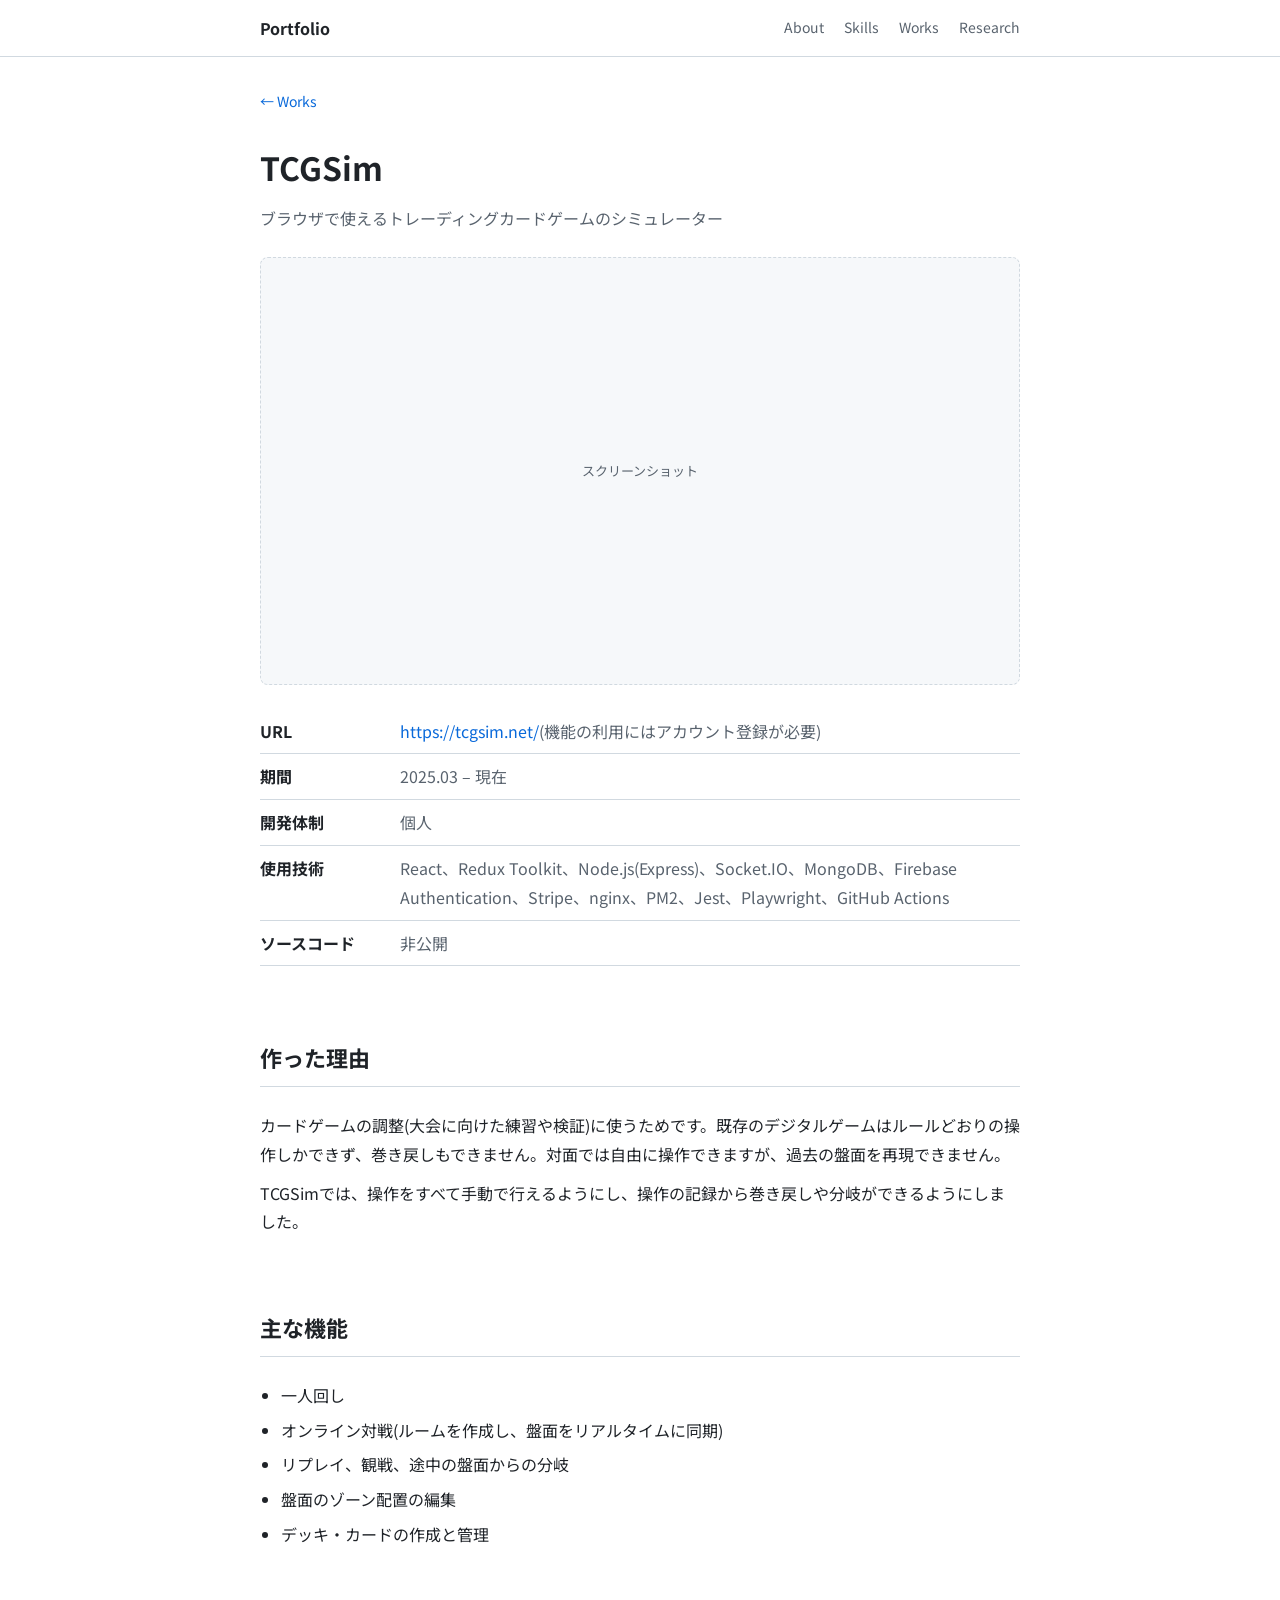
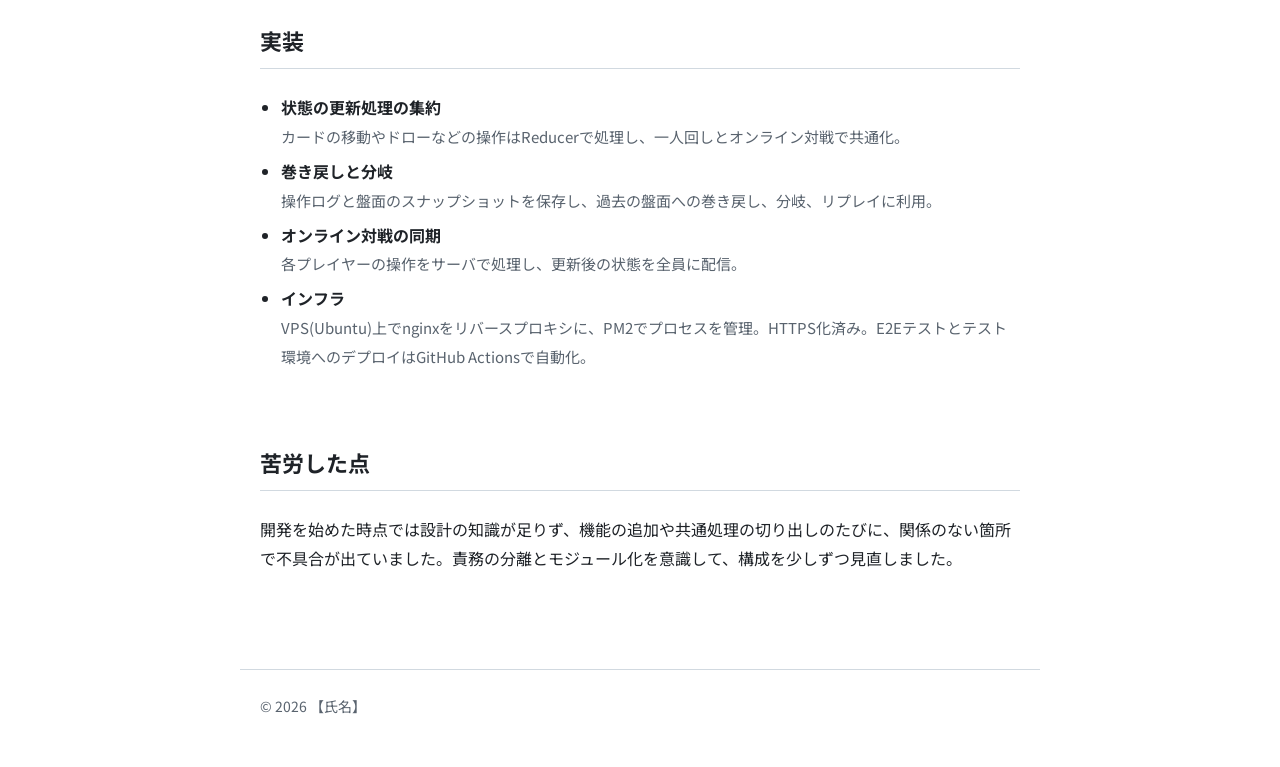
==== tcgsim.html @ 8993de68 "Add portfolio site Co-Authored-By: Claude Opus 5.5 <noreply@anthropic.com>" ====
<!doctype html>
<html lang="ja">
<head>
<meta charset="utf-8">
<meta name="viewport" content="width=device-width, initial-scale=1">
<title>TCGSim | Portfolio</title>
<link rel="preconnect" href="https://fonts.googleapis.com">
<link rel="preconnect" href="https://fonts.gstatic.com" crossorigin>
<link href="https://fonts.googleapis.com/css2?family=Noto+Sans+JP:wght@400;700&display=swap" rel="stylesheet">
<link rel="stylesheet" href="style.css">
</head>
<body>

<nav>
  <div class="inner">
    <a href="./">Portfolio</a>
    <ul>
      <li><a href="./#about">About</a></li>
      <li><a href="./#skills">Skills</a></li>
      <li><a href="./#works">Works</a></li>
      <li><a href="./#research">Research</a></li>
    </ul>
  </div>
</nav>

<main class="detail">

  <a class="back" href="./#works">← Works</a>
  <h1>TCGSim</h1>
  <p class="lead">ブラウザで使えるトレーディングカードゲームのシミュレーター</p>

  <div class="thumb shot">スクリーンショット</div>

  <table class="facts">
    <tr><th>URL</th><td><a href="https://tcgsim.net/" target="_blank" rel="noopener">https://tcgsim.net/</a>(機能の利用にはアカウント登録が必要)</td></tr>
    <tr><th>期間</th><td>2025.03 – 現在</td></tr>
    <tr><th>開発体制</th><td>個人</td></tr>
    <tr><th>使用技術</th><td>React、Redux Toolkit、Node.js(Express)、Socket.IO、MongoDB、Firebase Authentication、Stripe、nginx、PM2、Jest、Playwright、GitHub Actions</td></tr>
    <tr><th>ソースコード</th><td>非公開</td></tr>
  </table>

  <section>
    <h2>作った理由</h2>
    <p>カードゲームの調整(大会に向けた練習や検証)に使うためです。既存のデジタルゲームはルールどおりの操作しかできず、巻き戻しもできません。対面では自由に操作できますが、過去の盤面を再現できません。</p>
    <p>TCGSimでは、操作をすべて手動で行えるようにし、操作の記録から巻き戻しや分岐ができるようにしました。</p>
  </section>

  <section>
    <h2>主な機能</h2>
    <ul>
      <li>一人回し</li>
      <li>オンライン対戦(ルームを作成し、盤面をリアルタイムに同期)</li>
      <li>リプレイ、観戦、途中の盤面からの分岐</li>
      <li>盤面のゾーン配置の編集</li>
      <li>デッキ・カードの作成と管理</li>
    </ul>
  </section>

  <section>
    <h2>実装</h2>
    <ul>
      <li>
        <b>状態の更新処理の集約</b>
        <span>カードの移動やドローなどの操作はReducerで処理し、一人回しとオンライン対戦で共通化。</span>
      </li>
      <li>
        <b>巻き戻しと分岐</b>
        <span>操作ログと盤面のスナップショットを保存し、過去の盤面への巻き戻し、分岐、リプレイに利用。</span>
      </li>
      <li>
        <b>オンライン対戦の同期</b>
        <span>各プレイヤーの操作をサーバで処理し、更新後の状態を全員に配信。</span>
      </li>
      <li>
        <b>インフラ</b>
        <span>VPS(Ubuntu)上でnginxをリバースプロキシに、PM2でプロセスを管理。HTTPS化済み。E2Eテストとテスト環境へのデプロイはGitHub Actionsで自動化。</span>
      </li>
    </ul>
  </section>

  <section>
    <h2>苦労した点</h2>
    <p>開発を始めた時点では設計の知識が足りず、機能の追加や共通処理の切り出しのたびに、関係のない箇所で不具合が出ていました。責務の分離とモジュール化を意識して、構成を少しずつ見直しました。</p>
  </section>

</main>

<footer>© 2026 【氏名】</footer>

</body>
</html>
---- style.css ----
:root {
  --bg: #ffffff;
  --text: #1f2328;
  --muted: #59636e;
  --border: #d1d9e0;
  --accent: #0969da;
  --soft: #f6f8fa;
}
@media (prefers-color-scheme: dark) {
  :root {
    --bg: #0d1117;
    --text: #e6edf3;
    --muted: #9198a1;
    --border: #30363d;
    --accent: #4493f8;
    --soft: #161b22;
  }
}
* { box-sizing: border-box; margin: 0; padding: 0; }
body {
  font-family: "Noto Sans JP", system-ui, sans-serif;
  background: var(--bg);
  color: var(--text);
  line-height: 1.8;
  font-size: 16px;
}
a { color: var(--accent); text-decoration: none; }
a:hover { text-decoration: underline; }
main { max-width: 800px; margin: 0 auto; padding: 0 20px 96px; }

/* nav */
nav { border-bottom: 1px solid var(--border); }
nav .inner { max-width: 800px; margin: 0 auto; padding: 0 20px; height: 56px; display: flex; align-items: center; justify-content: space-between; }
nav .inner > a { color: var(--text); font-weight: 700; }
nav ul { display: flex; gap: 20px; list-style: none; font-size: 14px; }
nav ul a { color: var(--muted); }

/* hero */
.hero { padding: 80px 0 24px; }
.hero .role { font-size: clamp(30px, 6vw, 44px); font-weight: 700; line-height: 1.3; }
.hero .affiliation { font-weight: 700; margin-top: 8px; }
.hero .tagline { color: var(--muted); margin-top: 12px; max-width: 600px; }
.hero .links { margin-top: 20px; display: flex; gap: 16px; font-size: 15px; }

/* sections */
section { margin-top: 72px; scroll-margin-top: 24px; }
h2 { font-size: 22px; padding-bottom: 8px; border-bottom: 1px solid var(--border); margin-bottom: 24px; }
p + p { margin-top: 10px; }

/* about timeline */
.timeline { list-style: none; margin-top: 24px; }
.timeline li { display: grid; grid-template-columns: 110px 1fr; gap: 16px; padding: 8px 0; border-bottom: 1px solid var(--border); }
.timeline time { color: var(--muted); font-size: 15px; }

/* skills */
.skills { width: 100%; border-collapse: collapse; }
.skills th, .skills td { text-align: left; vertical-align: top; padding: 10px 0; border-bottom: 1px solid var(--border); }
.skills th { width: 160px; font-weight: 700; padding-right: 16px; }
.skills td { color: var(--muted); }

/* work cards */
.card { display: grid; grid-template-columns: 280px 1fr; gap: 24px; padding: 24px 0; border-bottom: 1px solid var(--border); }
.card:first-of-type { padding-top: 0; }
.thumb {
  aspect-ratio: 16 / 10; border: 1px dashed var(--border); border-radius: 8px; background: var(--soft);
  color: var(--muted); font-size: 13px; display: flex; align-items: center; justify-content: center; overflow: hidden;
}
.thumb img { width: 100%; height: 100%; object-fit: cover; }
.card h3 { font-size: 18px; line-height: 1.5; }
.card .desc { margin-top: 6px; }
.card .meta { margin-top: 8px; font-size: 14px; color: var(--muted); }
.tags { display: flex; flex-wrap: wrap; gap: 6px; margin-top: 12px; list-style: none; }
.tags li { font-size: 12.5px; background: var(--soft); border: 1px solid var(--border); color: var(--muted); padding: 0 10px; border-radius: 999px; }
.card .actions { margin-top: 12px; display: flex; gap: 16px; font-size: 14px; flex-wrap: wrap; }
.card .actions span { color: var(--muted); }

/* detail page */
.back { display: inline-block; margin-top: 32px; font-size: 14px; }
.detail h1 { font-size: 32px; margin-top: 24px; }
.detail .lead { color: var(--muted); margin-top: 8px; }
.detail h3 { font-size: 17px; margin: 28px 0 8px; }
.detail ul { padding-left: 1.3em; }
.detail li { margin: 6px 0; }
.detail li b { display: block; }
.detail li span { color: var(--muted); font-size: 15px; }
.facts { width: 100%; border-collapse: collapse; margin-top: 24px; }
.facts th, .facts td { text-align: left; vertical-align: top; padding: 8px 0; border-bottom: 1px solid var(--border); }
.facts th { width: 140px; padding-right: 16px; }
.facts td { color: var(--muted); }
.shot { margin-top: 24px; aspect-ratio: 16 / 9; }

footer { max-width: 800px; margin: 0 auto; padding: 24px 20px 48px; border-top: 1px solid var(--border); color: var(--muted); font-size: 14px; }

@media (max-width: 640px) {
  .card { grid-template-columns: 1fr; gap: 14px; }
  .timeline li { grid-template-columns: 1fr; gap: 0; }
  .skills th, .facts th { width: auto; }
  nav ul { gap: 14px; }
}

.research { list-style: none; }
.research li { padding: 12px 0; border-bottom: 1px solid var(--border); }
.research span { color: var(--muted); }
.research b { color: var(--text); }
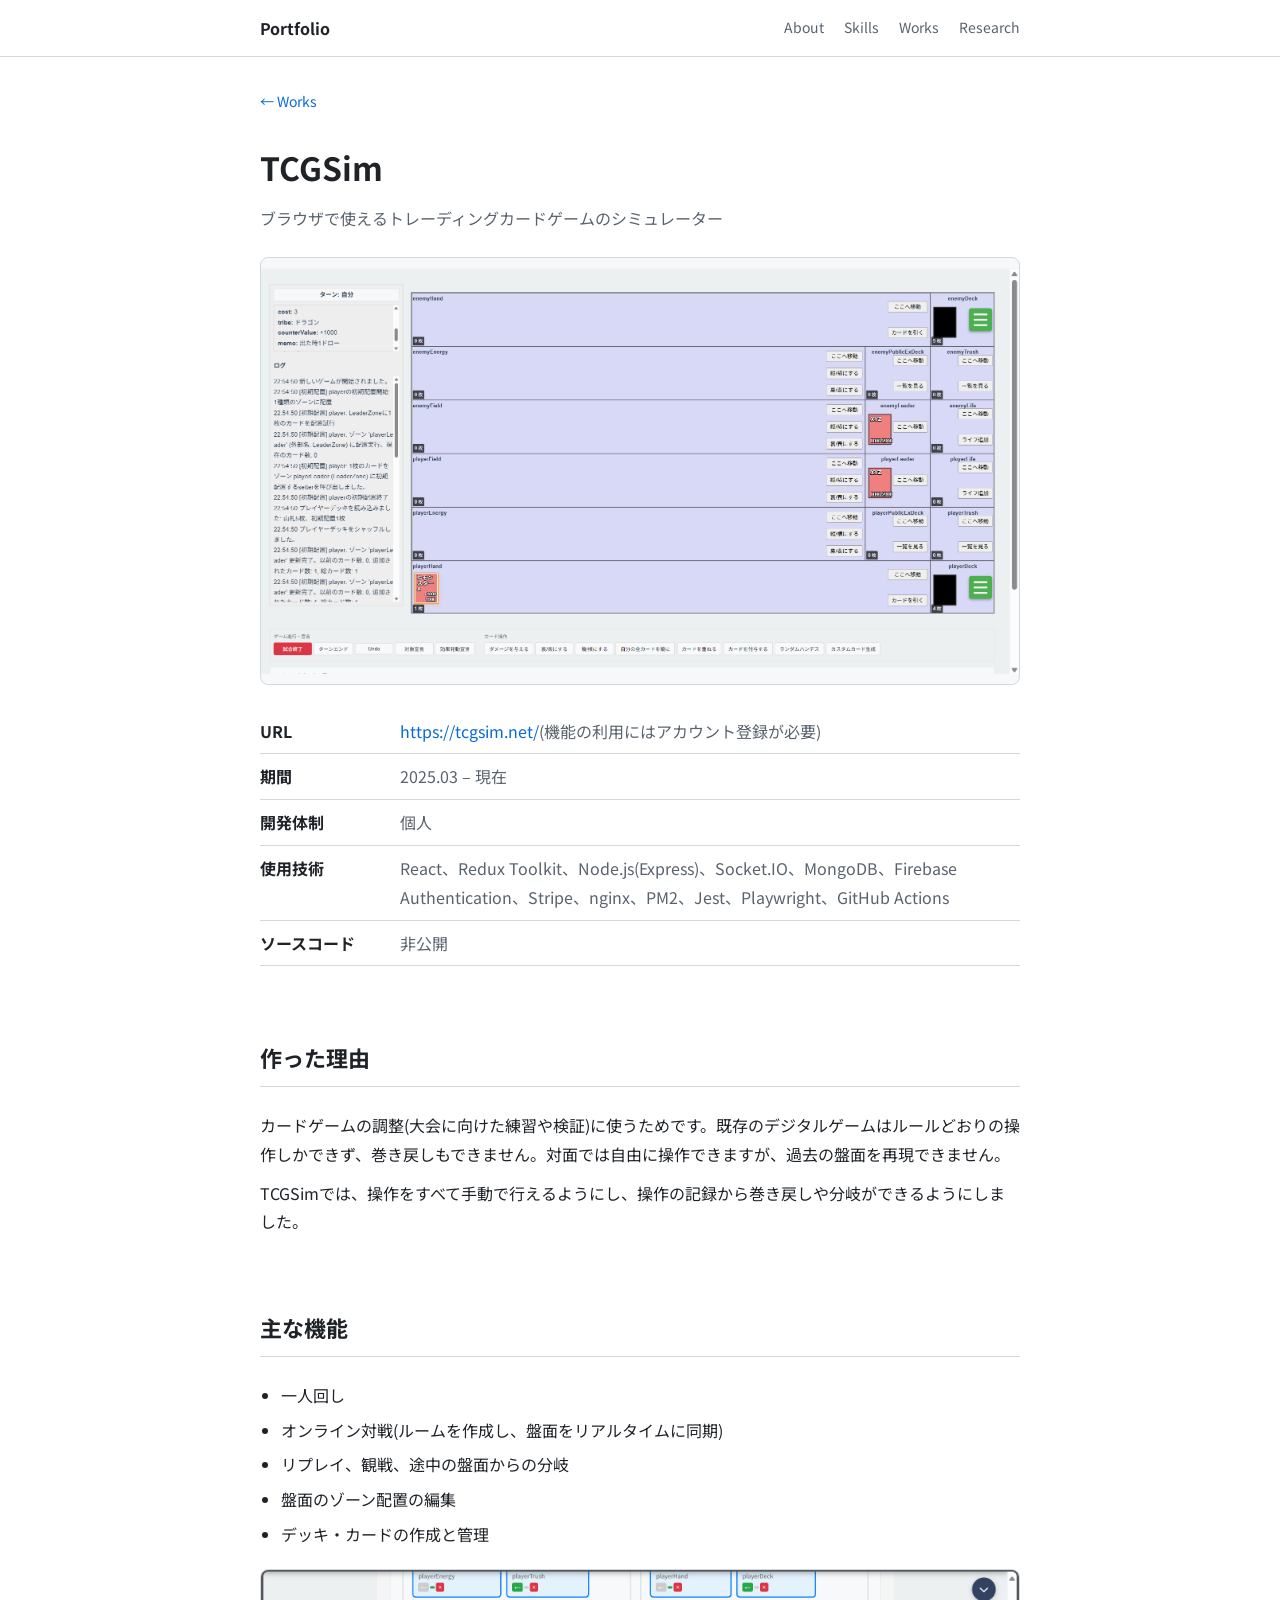
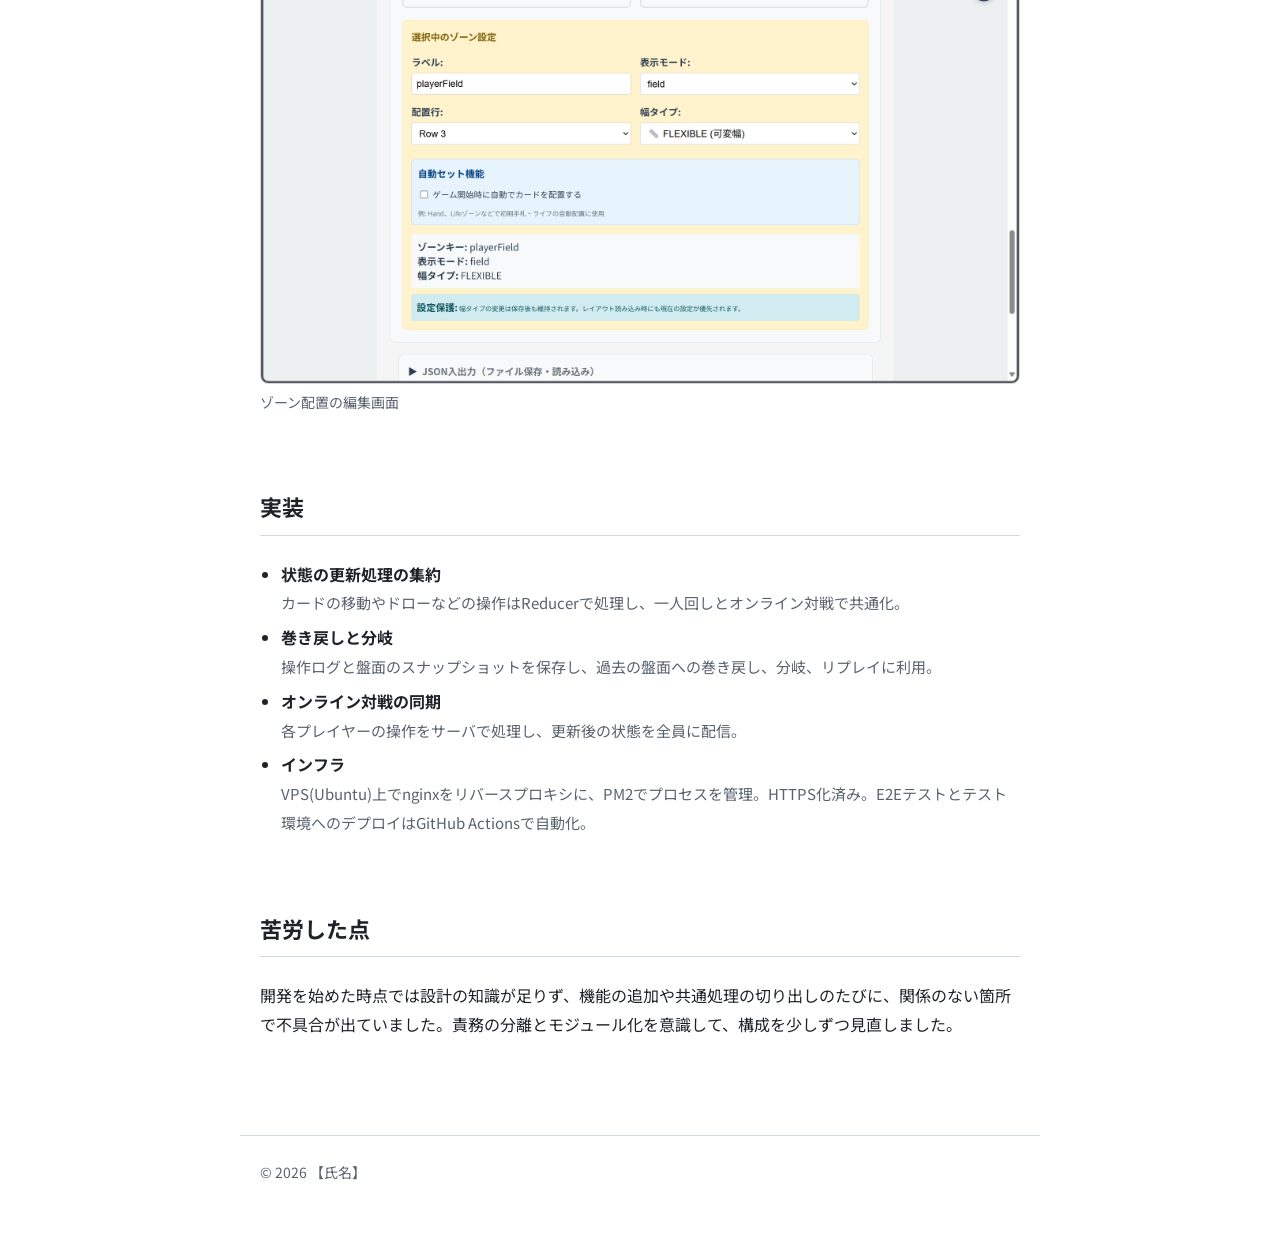
==== commit b7ff055f: "Add TCGSim screenshots Co-Authored-By: Claude Opus 5.5 <noreply@anthropic.com>" ====
--- a/tcgsim.html
+++ b/tcgsim.html
@@ -29,7 +29,7 @@
   <h1>TCGSim</h1>
   <p class="lead">ブラウザで使えるトレーディングカードゲームのシミュレーター</p>
 
-  <div class="thumb shot">スクリーンショット</div>
+  <div class="thumb shot"><img src="GamePage.png" alt="TCGSimの対戦画面"></div>
 
   <table class="facts">
     <tr><th>URL</th><td><a href="https://tcgsim.net/" target="_blank" rel="noopener">https://tcgsim.net/</a>(機能の利用にはアカウント登録が必要)</td></tr>
@@ -54,6 +54,10 @@
       <li>盤面のゾーン配置の編集</li>
       <li>デッキ・カードの作成と管理</li>
     </ul>
+    <figure>
+      <img src="Detail_Zone.png" alt="ゾーン配置の編集画面">
+      <figcaption>ゾーン配置の編集画面</figcaption>
+    </figure>
   </section>
 
   <section>
--- a/style.css
+++ b/style.css
@@ -65,7 +65,11 @@
   aspect-ratio: 16 / 10; border: 1px dashed var(--border); border-radius: 8px; background: var(--soft);
   color: var(--muted); font-size: 13px; display: flex; align-items: center; justify-content: center; overflow: hidden;
 }
-.thumb img { width: 100%; height: 100%; object-fit: cover; }
+.thumb img { width: 100%; height: 100%; object-fit: contain; }
+.thumb:has(img) { border-style: solid; }
+figure { margin-top: 20px; }
+figure img { width: 100%; border: 1px solid var(--border); border-radius: 8px; display: block; }
+figcaption { font-size: 14px; color: var(--muted); margin-top: 6px; }
 .card h3 { font-size: 18px; line-height: 1.5; }
 .card .desc { margin-top: 6px; }
 .card .meta { margin-top: 8px; font-size: 14px; color: var(--muted); }
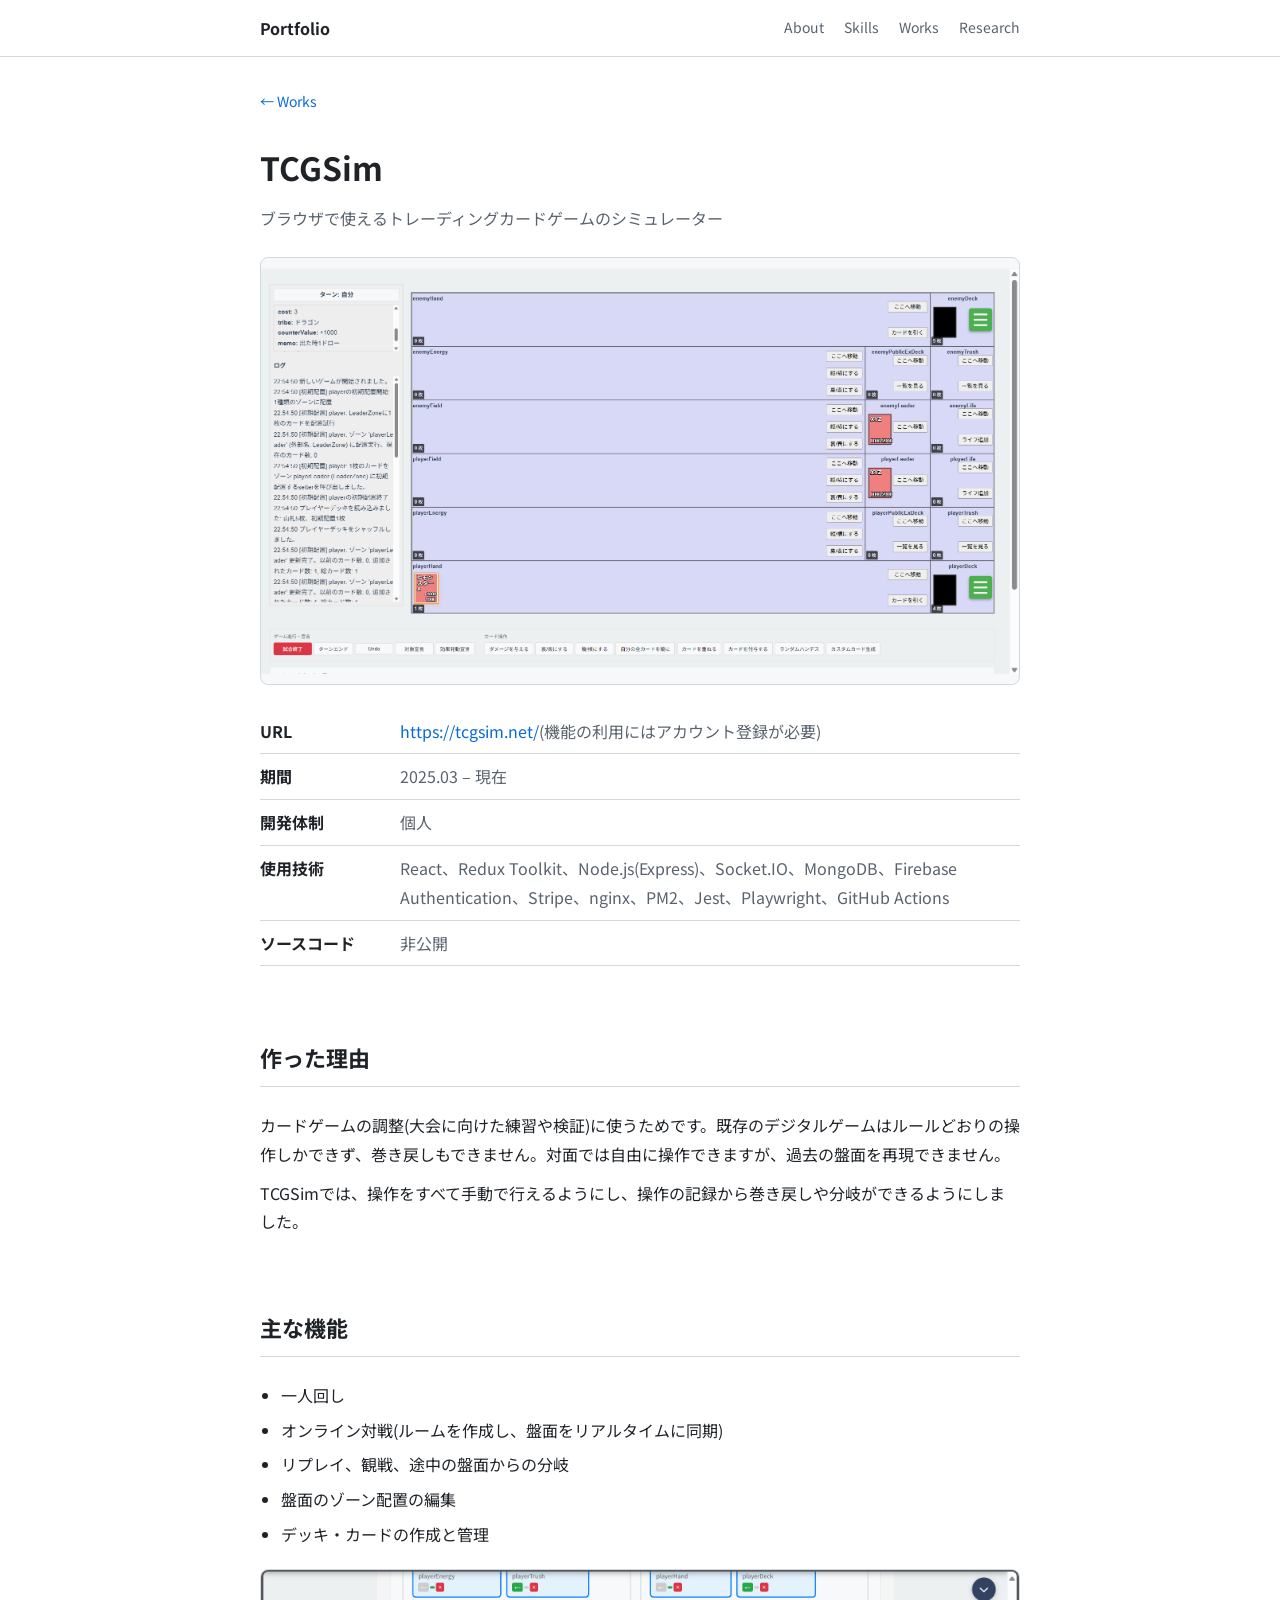
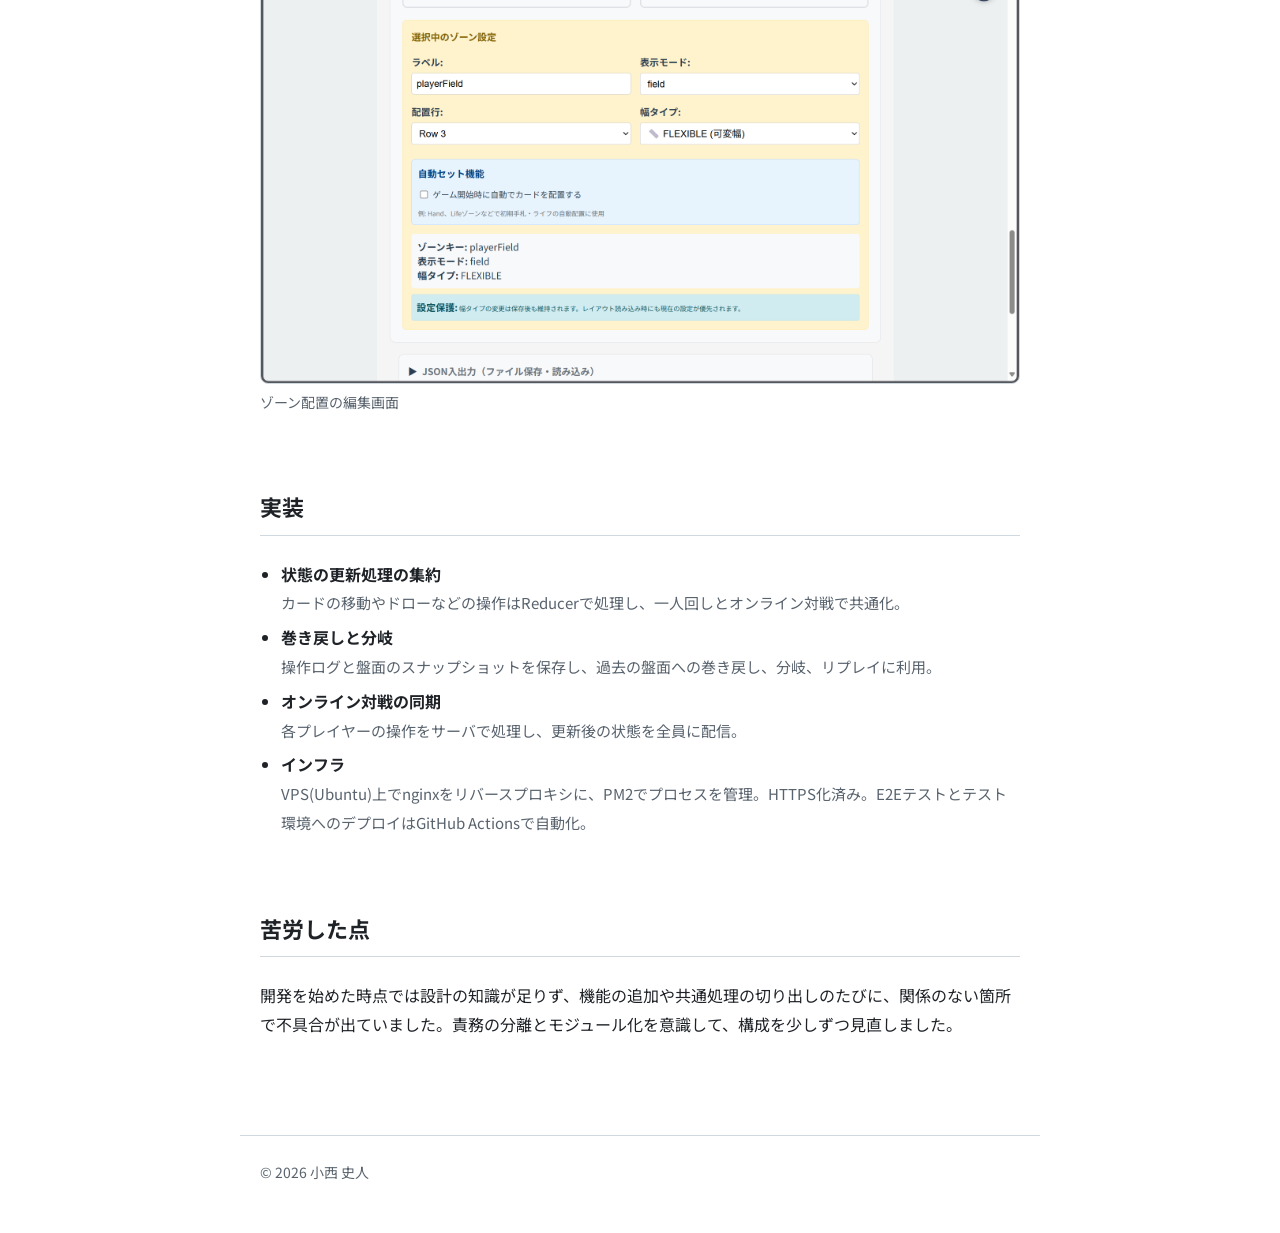
==== commit 5413e22c: "Add name Co-Authored-By: Claude Opus 5.5 <noreply@anthropic.com>" ====
--- a/tcgsim.html
+++ b/tcgsim.html
@@ -89,7 +89,7 @@
 
 </main>
 
-<footer>© 2026 【氏名】</footer>
+<footer>© 2026 小西 史人</footer>
 
 </body>
 </html>
